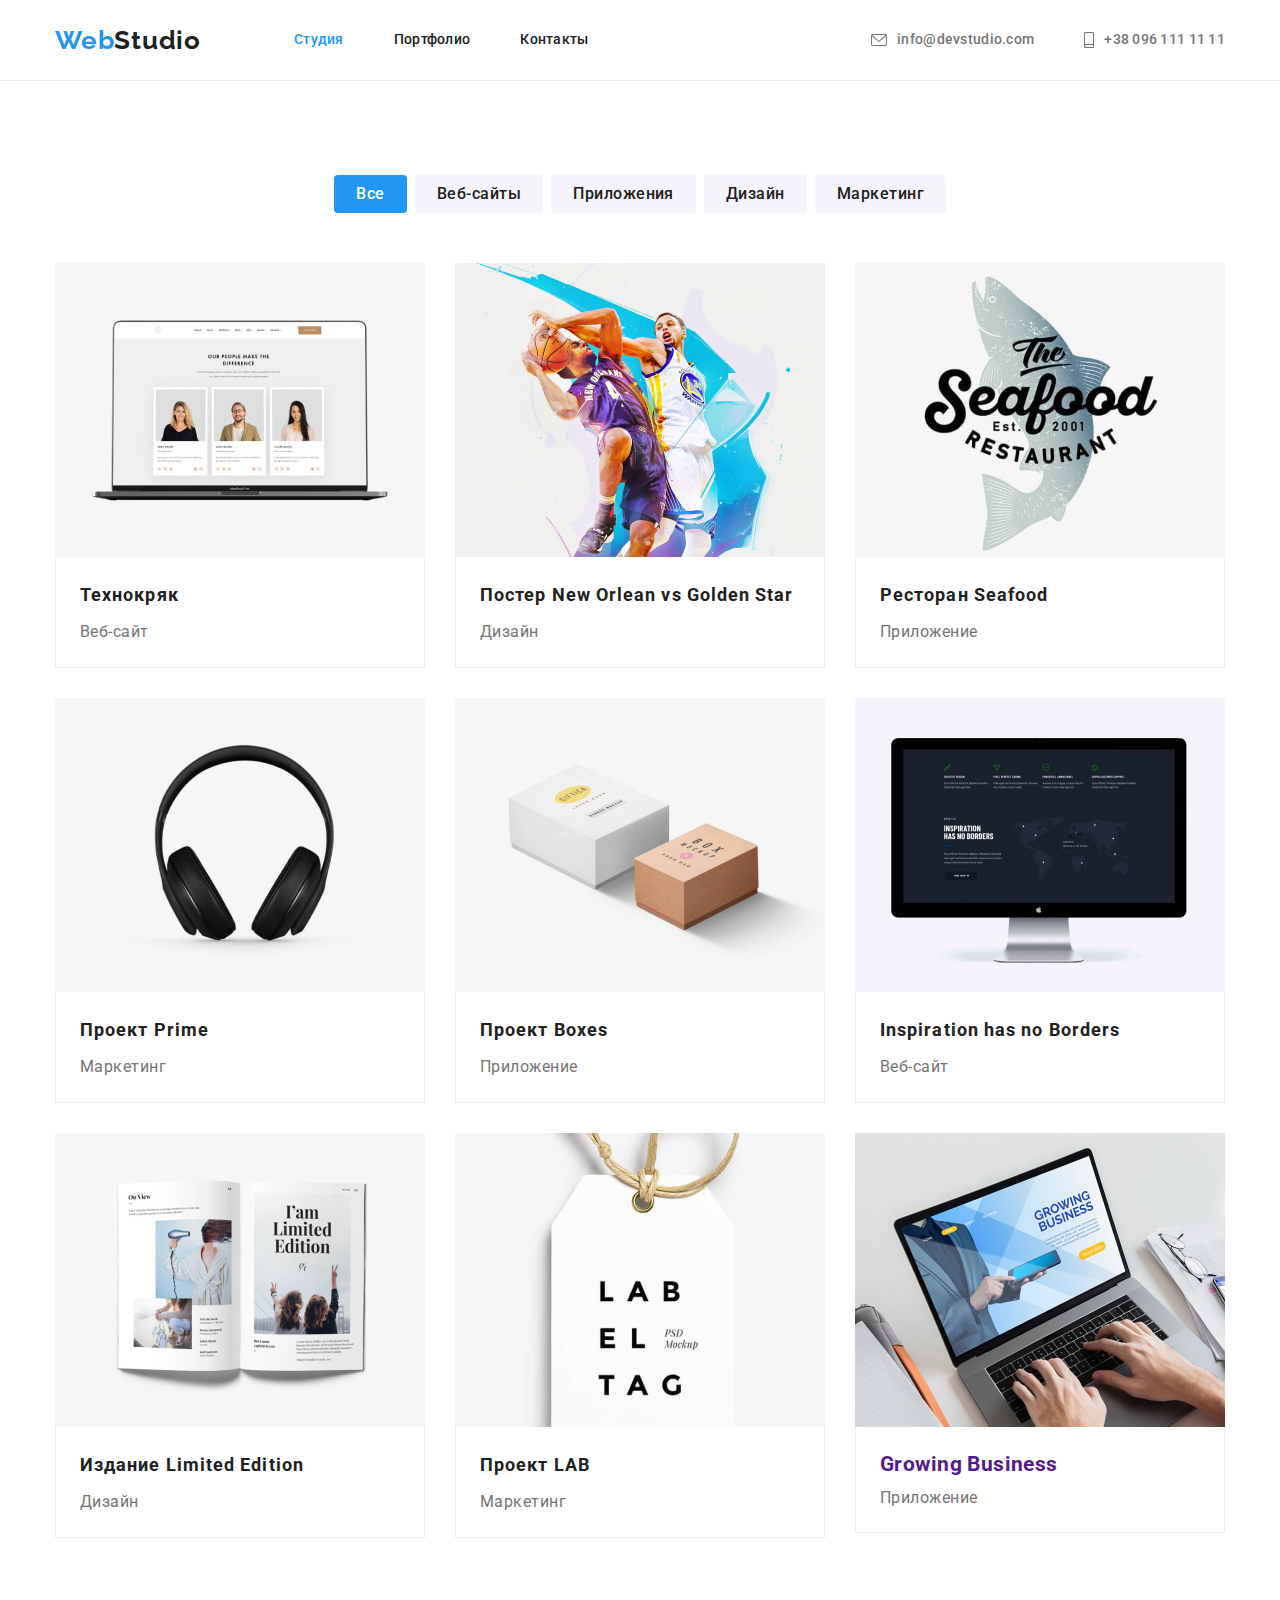
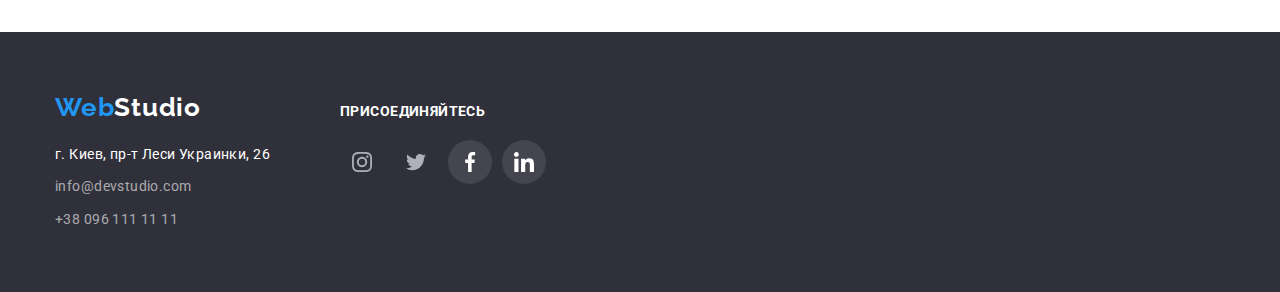
==== portfolio.html @ 2a4b5973 "Initial commit" ====
<!DOCTYPE html>
<html lang="ru">
  <head>
    <meta charset="UTF-8" />
    <meta http-equiv="X-UA-Compatible" content="IE=edge" />
    <meta name="viewport" content="width=device-width, initial-scale=1.0" />
    <title>Портфолио</title>
    <link rel="preconnect" href="https://fonts.googleapis.com" />
    <link rel="preconnect" href="https://fonts.gstatic.com" crossorigin />
    <link
      href="https://fonts.googleapis.com/css2?family=Raleway:wght@700&family=Roboto:wght@400;500;700;900&display=swap"
      rel="stylesheet"
    />
    <link
      rel="stylesheet"
      href="https://cdnjs.cloudflare.com/ajax/libs/modern-normalize/1.1.0/modern-normalize.min.css"
    />
    <link rel="stylesheet" href="./css/styles.css" />
  </head>

  <body>
    <!--Шапка-->
    <header class="page-header">
      <div class="container header">
        <a class="logo-link" href="./index.html" lang="en"
          ><span class="logo-web">Web</span>Studio</a
        >
        <nav class="nav">
          <ul class="site-nav list">
            <li class="site-nav-item">
              <a href="./index.html" class="site-nav-link current">Студия</a>
            </li>
            <li class="site-nav-item">
              <a href="./portfolio.html" class="site-nav-link">Портфолио</a>
            </li>
            <li class="site-nav-item"><a href="/Контакты" class="site-nav-link">Контакты</a></li>
          </ul>
        </nav>

        <ul class="auth-nav list">
          <li class="auth-nav-item">
            <a class="auth-nav-link" href="mailto:info@devstudio.com" lang="en"
              ><svg class="envelope">
                <use href="./image/icons.svg#envelope"></use>
              </svg>
              info@devstudio.com</a
            >
          </li>
          <li class="auth-nav-item">
            <a href="tel:+380961111111" class="auth-nav-link"
              ><svg class="smartphone">
                <use href="./image/icons.svg#smartphone"></use>
              </svg>
              +38 096 111 11 11</a
            >
          </li>
        </ul>
      </div>
    </header>
    <main>
      <!--Фильтры-->
      <section class="section">
        <div class="container">
          <h1 class="visually-hidden">Примеры работ</h1>
          <ul class="button-list list">
            <li class="button-item">
              <button type="button" class="button-primary">Все</button>
            </li>
            <li class="button-item">
              <button type="button" class="button-secondary">Веб-сайты</button>
            </li>
            <li class="button-item">
              <button type="button" class="button-secondary">Приложения</button>
            </li>
            <li class="button-item">
              <button type="button" class="button-secondary">Дизайн</button>
            </li>
            <li class="button-item">
              <button type="button" class="button-secondary">Маркетинг</button>
            </li>
          </ul>

          <ul class="portfolio list">
            <li class="portfolio-item">
              <a class="portfolio-link" href="">
                <img
                  class="portfolio-pic"
                  src="./image/img-0-hw2.jpeg"
                  alt="Фото специалистов"
                  width="370"
                  height="294"
                />
                <div class="card-content">
                  <h2 class="galery-headline-portfolio">Технокряк</h2>
                  <p class="text">Веб-сайт</p>
                </div>
              </a>
            </li>
            <li class="portfolio-item">
              <a class="portfolio-link" href="">
              <img
                class="portfolio-pic"
                src="./image/img-1-hw2.jpeg"
                alt="Игроки в баскетбол"
                width="370"
                height="294"
              />
              <div class="card-content">
                <h2 class="galery-headline-portfolio">Постер New Orlean vs Golden Star</h2>
                <p class="text">Дизайн</p>
              </div>
              </a>
            </li>
            <li class="portfolio-item">
              <a class="portfolio-link" href="">
              <img
                class="portfolio-pic"
                src="./image/img-2-hw2.jpeg"
                alt="Логотив ресторана Сифуд"
                width="370"
                height="294"
              />
              <div class="card-content">
                <h2 class="galery-headline-portfolio">Ресторан <span lang="en">Seafood</span></h2>
                <p class="text">Приложение</p>
              </div>
            </a>
            </li>
            <li class="portfolio-item">
              <a class="portfolio-link" href="">
              <img
                class="portfolio-pic"
                src="./image/img-3-hw2.jpeg"
                alt="Наушники"
                width="370"
                height="294"
              />
              <div class="card-content">
                <h2 class="galery-headline-portfolio">Проект <span lang="en">Prime</span></h2>
                <p class="text">Маркетинг</p>
              </div>
              </a>
            </li>
            <li class="portfolio-item">
              <class class="portfolio-link" href="">
              <img
                class="portfolio-pic"
                src="./image/img-4-hw2.jpeg"
                alt="Коробки"
                width="370"
                height="294"
              />
              <div class="card-content">
                <h2 class="galery-headline-portfolio">Проект <span lang="en">Boxes</span></h2>
                <p class="text">Приложение</p>
              </div>
            </a>
            </li>
            <li class="portfolio-item">
              <a class="portfolio-link" href="">
              <img
                class="portfolio-pic"
                src="./image/img-5-hw2.jpeg"
                alt="Монитор"
                width="370"
                height="294"
              />
              <div class="card-content">
                <h2 class="galery-headline-portfolio"><span>Inspiration has no Borders</span></h2>
                <p class="text">Веб-сайт</p>
              </div>
              </a>
            </li>
            <li class="portfolio-item">
              <a class="portfolio-link" href="">
              <img
                class="portfolio-pic"
                src="./image/img-6-hw2.jpeg"
                alt="Книга"
                width="370"
                height="294"
              />
              <div class="card-content">
                <h2 class="galery-headline-portfolio">
                  Издание <span lang="en">Limited Edition</span>
                </h2>
                <p class="text">Дизайн</p>
              </div>
              </a>
            </li>

            <li class="portfolio-item">
              <a class="portfolio-link" href="">
              <img
                class="portfolio-pic"
                src="./image/img-7-hw2.jpeg"
                alt="Ярлык"
                width="370"
                height="294"
              />
              <div class="card-content">
                <h2 class="galery-headline-portfolio">Проект <span lang="en">LAB</span></h2>
                <p class="text">Маркетинг</p>
              </div>
              </a>
            </li>
            <li class="portfolio-item">
              <a class="portfolio-link" href="">
              <img
                class="portfolio-pic"
                src="./image/img-8-hw2.jpeg"
                alt="Человек печатает на ноутбуке"
                width="370"
                height="294"
              />
              <div class="card-content">
                <h2 class="galery-headline"><span lang="en">Growing Business</span></h2>
                <p class="text">Приложение</p>
              </div>
              </a>
            </li>
          </ul>
        </div>
      </section>
    </main>
    <!--Футер-->
    <footer class="footer">
      <div class="container">
        <div class="div-footer">
          <div class="div-address">
            <a href="./index.html" class="logo-footer" lang="en"
              ><span class="logo-web">Web</span><span class="logo-studio">Studio</span></a
            >
            <address class="address">
              <ul class="address-list list">
                <li class="address-item">
                  <a
                    href="https://goo.gl/maps/HDMTTbNd2vz2HDnC8"
                    target="_blank"
                    rel="noreferr noopener"
                    class="footer-link"
                    >г. Киев, пр-т Леси Украинки, 26</a
                  >
                </li>
                <li class="address-item">
                  <a href="mailto:info@devstudio.com" class="auth-address" lang="en"
                    >info@devstudio.com</a
                  >
                </li>
                <li class="address-item">
                  <a href="tel:+380961111111" class="auth-address">+38 096 111 11 11</a>
                </li>
              </ul>
            </address>
          </div>
          <div class="div-social">
            <h2 class="footer-title">присоединяйтесь</h2>
            <ul class="footer-list-link list">
              <li class="footer-link-item">
                <a class="social-link"
                  ><svg class="social-icon" width="20" height="20">
                    <use href="./image/icons.svg#instagram"></use>
                  </svg>
                </a>
              </li>
              <li class="footer-link-item">
                <a class="social-link"
                  ><svg class="social-icon" width="20" height="20">
                    <use href="./image/icons.svg#twitter"></use>
                  </svg>
                </a>
              </li>
              <li class="footer-link-item">
                <a class="footer-social-link"
                  ><svg class="footer-social-icon" width="20" height="20">
                    <use href="./image/icons.svg#facebook"></use>
                  </svg>
                </a>
              </li>
              <li class="footer-link-item">
                <a class="footer-social-link"
                  ><svg class="footer-social-icon" width="20" height="20">
                    <use href="./image/icons.svg#linkedin"></use>
                  </svg>
                </a>
              </li>
            </ul>
          </div>
        </div>
      </div>
    </footer>
  </body>
</html>
---- css/styles.css ----
/* Голубой текст акцент #2196F3 */
/* Черный текс основной заголовок #212121 */
/* Белый текст основной #FFFFFF */
/* Белый хедер фон  #FFFFFF */
/* Серый текст не основной #757575 */
/* Наша команда фон #F5F4FA */
/* Герой, футер фон #2F303A */
/* Телефон и мыло rgba(255, 255, 255, 0.6); */
:root {
  --primary-text-color: #212121;
  --title-text-color: #ffffff;
  --secondary-text-color: #757575;
  --accent-color: #2196f3;
  --hero-footer-bg-color: #2f303a;
  --bgc-secondary: #f5f4fa;
  --clients-logo-color: #afb1b8;
  --list-set: 30px;
  --padding-site-nav: 32px;
  --margin-fifty: 50px;
  --padding-text: 24px;
}
.visually-hidden {
  position: absolute;
  width: 1px;
  height: 1px;
  margin: -1px;
  border: 0;
  padding: 0;
  white-space: nowrap;
  clip-path: inset(100%);
  clip: rect(0 0 0 0);
  overflow: hidden;
}

/* Основное */
body {
  color: var(--primary-text-color);
  font-family: Roboto, sans-serif;
  font-size: 14px;
  line-height: 1.71;
  letter-spacing: 0.03em;
}
h1,
h2,
h3,
h4,
h5,
h6,
p {
  margin-top: 0;
  margin-bottom: 0;
}
img {
  display: block;
}
a {
  text-decoration: none;
}
.list {
  padding: 0;
  margin: 0;
  list-style: none;
}
.section {
  padding-top: 94px;
  padding-bottom: 94px;
}

.container {
  width: 1200px;
  padding-left: 15px;
  padding-right: 15px;
  margin-left: auto;
  margin-right: auto;
}

/* Лого */
.page-header {
  border-bottom: 1px solid #ececec;
}
.logo-web {
  color: var(--accent-color);
}
.logo-studio {
  color: var(--title-text-color);
}
.logo-link {
  margin-right: 93px;

  font-family: Raleway, sans-serif;
  font-weight: 700;
  font-size: 26px;
  line-height: 1.19;
  letter-spacing: 0.03em;

  color: var(--primary-text-color);
}
.logo-link:hover,
.logo-link:focus {
  color: var(--accent-color);
}

/* Навигация */
.header {
  display: flex;
  align-items: center;
}

.site-nav {
  display: flex;
  align-items: center;
}

.site-nav-link {
  color: var(--primary-text-color);
}
.site-nav-item {
  padding-top: var(--padding-site-nav);
  padding-bottom: var(--padding-site-nav);
  font-weight: 500;
  line-height: 1.14;
  letter-spacing: 0.02em;
}
.site-nav-item:not(:last-child) {
  margin-right: var(--margin-fifty);
}

.site-nav-link:hover,
.site-nav-link:focus {
  color: var(--accent-color);
}

.site-nav-link.current:hover,
.site-nav-link.current:focus {
  color: var(--accent-color);
}
.site-nav-link.current {
  color: var(--accent-color);
}
/* auth-nav */

.auth-nav {
  display: flex;
  align-items: center;
  margin-left: auto;
}

.auth-nav-link {
  display: flex;
  align-items: center;
  font-weight: 500;
  line-height: 1.14;
  letter-spacing: 0.02em;

  color: var(--secondary-text-color);
}
.auth-nav-item:not(:last-child) {
  margin-right: var(--margin-fifty);
}

.auth-nav-link:hover,
.auth-nav-link:focus {
  color: var(--accent-color);
}

.envelope {
  display: inline-flex;
  content: '';
  width: 16px;
  height: 12px;
  margin-right: 10px;
  background-size: contain;
  background-repeat: no-repeat;
  background-position: center;
  fill: currentColor;
}
.smartphone {
  display: inline-flex;
  content: '';
  width: 10px;
  height: 16px;
  margin-right: 10px;
  background-size: contain;
  background-repeat: no-repeat;
  background-position: center;
  fill: currentColor;
}
/* Хедер */
.page.header {
  color: var(--title-text-color);
}
/* Мейн */

.hero {
  padding: 200px 0;

  color: var(--title-text-color);
  background-color: #c4c4c4;
  text-align: center;
}
.overlay {
  max-width: 1600px;
  height: 600px;
  margin-left: auto;
  margin-right: auto;

  background-image: linear-gradient(to right, rgba(47, 48, 58, 0.4), rgba(47, 48, 58, 0.4)),
    url('../image/hero-bgi-sq.jpeg');
  background-size: cover;
  background-position: center;
  background-repeat: no-repeat;
}
.hero-title {
  width: 696px;
  display: flex;
  margin-left: auto;
  margin-right: auto;
  margin-bottom: var(--list-set);

  font-weight: 900;
  font-size: 44px;
  line-height: 1.36;
  letter-spacing: 0.06em;
  text-transform: uppercase;
}

.title {
  margin-bottom: 10px;

  font-size: 14px;
  font-weight: 700;
  line-height: 1.14;
  letter-spacing: 0.03em;
  text-transform: uppercase;
}
/* Секции */
.work {
  padding-top: 0;
}
.work-list {
  display: flex;
}
.work-item + .work-item {
  margin-left: var(--list-set);
}

.work-pic {
  max-width: 100%;
  height: auto;
}
/* Team */
.team {
  background-color: var(--bgc-secondary);
}
.team-list {
  display: flex;
}
.team-list-link {
  display: flex;
  justify-content: center;
  text-align: center;
}

.team-content {
  padding-top: var(--list-set);
  padding-bottom: var(--list-set);
}

.team-item {
  background-color: var(--title-text-color);
  box-shadow: 0px 1px 3px rgba(0, 0, 0, 0.12), 0px 1px 1px rgba(0, 0, 0, 0.14),
    0px 2px 1px rgba(0, 0, 0, 0.2);
  border-radius: 0px 0px 4px 4px;
}

.team-item + .team-item {
  margin-left: var(--list-set);
  text-align: center;
}
.team-link-item {
  width: 44px;
  height: 44px;
}
.team-link-item:not(:last-child) {
  margin-right: 10px;
}
.social-link:hover,
.social-link:focus {
  color: var(--title-text-color);
  background-color: var(--accent-color);
}
.social-link {
  display: flex;
  justify-content: center;
  align-items: center;
  border-radius: 50%;
  width: 100%;
  height: 100%;

  color: var(--clients-logo-color);
}
.social-icon {
  fill: currentColor;
}
/* Headline */
.headline-primary {
  justify-content: center;
  margin-bottom: var(--margin-fifty);

  font-weight: 700;
  font-size: 36px;
  line-height: 1.16;
  text-align: center;
  letter-spacing: 0.03em;
}

.gallery-headline {
  margin-bottom: 10px;

  font-weight: 500;
  font-size: 16px;
  line-height: 1.18;
  letter-spacing: 0.03em;
  text-align: center;
}

/* Portfolio */

.portfolio {
  display: flex;
  flex-wrap: wrap;
  margin-bottom: calc(-1 * var(--list-set));
  margin-right: calc(-1 * var(--list-set));
}

.card-content {
  padding-top: 20px;
  padding-right: var(--padding-text);
  padding-bottom: 20px;
  padding-left: var(--padding-text);

  border: 1px solid #eeeeee;
  border-top: none;
}
.galery-headline-portfolio {
  margin-bottom: 4px;

  font-weight: 700;
  font-size: 18px;
  line-height: 2;
  letter-spacing: 0.06em;

  color: var(--primary-text-color);
}
.button-list {
  display: flex;
  justify-content: center;
  margin-bottom: var(--margin-fifty);
}
.button-item:not(:last-child) {
  margin-right: 8px;
}
.portfolio-item {
  margin-bottom: var(--list-set);
  margin-right: var(--list-set);
  flex-basis: calc(100% / 3 - 30px);

  background-color: var(--title-text-color);
}
.portfolio-link {
  display: block;
}
.portfolio-link:hover,
.portfolio-link:focus {
  box-shadow: 0px 1px 1px rgba(0, 0, 0, 0.12), 0px 4px 4px rgba(0, 0, 0, 0.06),
    1px 4px 6px rgba(0, 0, 0, 0.16);
}

/* Text */
.text {
  font-size: 16px;
  line-height: 1.87;
  letter-spacing: 0.03em;
  color: var(--secondary-text-color);
}
.text-index {
  margin-bottom: 16px;

  font-size: 16px;
  line-height: 1.18;
  text-align: center;
  letter-spacing: 0.03em;
  color: var(--secondary-text-color);
}
/* Benefits */

.benefits-list {
  display: flex;
}
.benefits-item:not(:last-child) {
  margin-right: var(--list-set);
}
.icon {
  display: flex;
  align-items: center;
  justify-content: center;
  height: 120px;

  margin-bottom: var(--list-set);

  border-radius: 4px;

  background-color: var(--bgc-secondary);
}

.benefits-text {
  font-size: 14px;
  line-height: 1.71;
  letter-spacing: 0.03em;
  color: var(--secondary-text-color);
}
/* Кнопки */

.hero-button {
  cursor: pointer;
}
.hero-button:hover,
.hero-button:focus {
  background-color: #188ce8;
}
.hero-button {
  min-width: 200px;
  padding: 10px 32px;

  font-family: inherit;
  font-weight: 700;
  font-size: 16px;
  line-height: 1.87;
  text-align: center;
  letter-spacing: 0.06em;

  border: none;
  color: var(--title-text-color);
  background-color: var(--accent-color);
  box-shadow: 0px 4px 4px rgba(0, 0, 0, 0.15);
  border-radius: 4px;
}
.button-primary {
  cursor: pointer;
}
.button-primary:hover,
.button-primary:focus {
  box-shadow: 0px 3px 1px rgba(0, 0, 0, 0.1), 0px 1px 2px rgba(0, 0, 0, 0.08),
    0px 2px 2px rgba(0, 0, 0, 0.12);
  background-color: var(--accent-color);
}
.button-primary {
  min-width: 73px;
  padding: 6px 22px;
  text-align: center;

  font-family: inherit;
  font-weight: 500;
  font-size: 16px;
  line-height: 1.62;
  letter-spacing: 0.03em;

  border: none;
  color: var(--title-text-color);
  background-color: var(--accent-color);

  border-radius: 4px;
}
.button-secondary {
  cursor: pointer;
}
.button-secondary:hover,
.button-secondary:focus {
  box-shadow: 0px 3px 1px rgba(0, 0, 0, 0.1), 0px 1px 2px rgba(0, 0, 0, 0.08),
    0px 2px 2px rgba(0, 0, 0, 0.12);
  color: var(--title-text-color);
  background-color: var(--accent-color);
}
.button-secondary {
  display: inline-block;
  padding: 6px 22px;

  text-align: center;
  font-family: inherit;
  font-weight: 500;
  font-size: 16px;
  line-height: 1.62;
  letter-spacing: 0.03em;

  border: none;
  color: var(--primary-text-color);
  background-color: var(--bgc-secondary);
  border-radius: 4px;
}
/* Клиенты */
.list-clients {
  display: flex;
  justify-content: center;
  text-align: center;
}
.item-clients {
  width: 170px;
  height: 92px;
}
.clients-icon {
  fill: currentColor;
}

.item-clients:not(:last-child) {
  margin-right: var(--list-set);
}
.link-clients:hover,
.link-clients:focus {
  color: var(--accent-color);
  border: 1px solid var(--accent-color);
}
.link-clients {
  display: flex;
  justify-content: center;
  align-items: center;

  width: 100%;
  height: 100%;

  border: 1px solid var(--clients-logo-color);
  border-radius: 4px;
  color: var(--clients-logo-color);
}

/* Футер */

.footer {
  padding-top: 60px;
  padding-bottom: 60px;

  background-color: var(--hero-footer-bg-color);
}

.footer-link {
  color: var(--title-text-color);
  font-style: normal;
}
.footer-link:hover,
.footer-link:focus {
  color: var(--accent-color);
}

.address-item:not(:last-child) {
  margin-bottom: 9px;
}

.address {
  font-style: normal;
}

.logo-footer {
  display: block;
  margin-bottom: 20px;
  font-family: Raleway;
  font-weight: 700;
  font-size: 26px;
  line-height: 1.19;
  letter-spacing: 0.03em;
}

.auth-address {
  color: rgba(255, 255, 255, 0.6);
}

.auth-address:hover,
.auth-address:focus {
  color: var(--accent-color);
}
.footer-title {
  margin-bottom: 20px;

  font-weight: 700;
  font-size: 14px;
  line-height: 1.14;
  letter-spacing: 0.03em;
  text-transform: uppercase;

  color: var(--title-text-color);
}
.div-footer {
  display: flex;
  align-items: baseline;
}
.div-address {
  margin-right: 70px;
}

.footer-container {
  display: flex;
  align-items: center;
}

.footer-icon {
  display: flex;
}
.footer-list-link {
  display: flex;
}
.footer-link-item {
  display: flex;
  width: 44px;
  height: 44px;
}
.footer-link-item:not(:last-child) {
  margin-right: 10px;
}
.footer-social-link:hover,
.footer-social-link:focus {
  background-color: var(--accent-color);
}
.footer-social-link {
  display: flex;
  justify-content: center;
  align-items: center;
  width: 100%;
  height: 100%;

  border-radius: 50%;

  color: var(--title-text-color);
  background-color: rgba(255, 255, 255, 0.1);
}
.footer-social-icon {
  fill: currentColor;
}
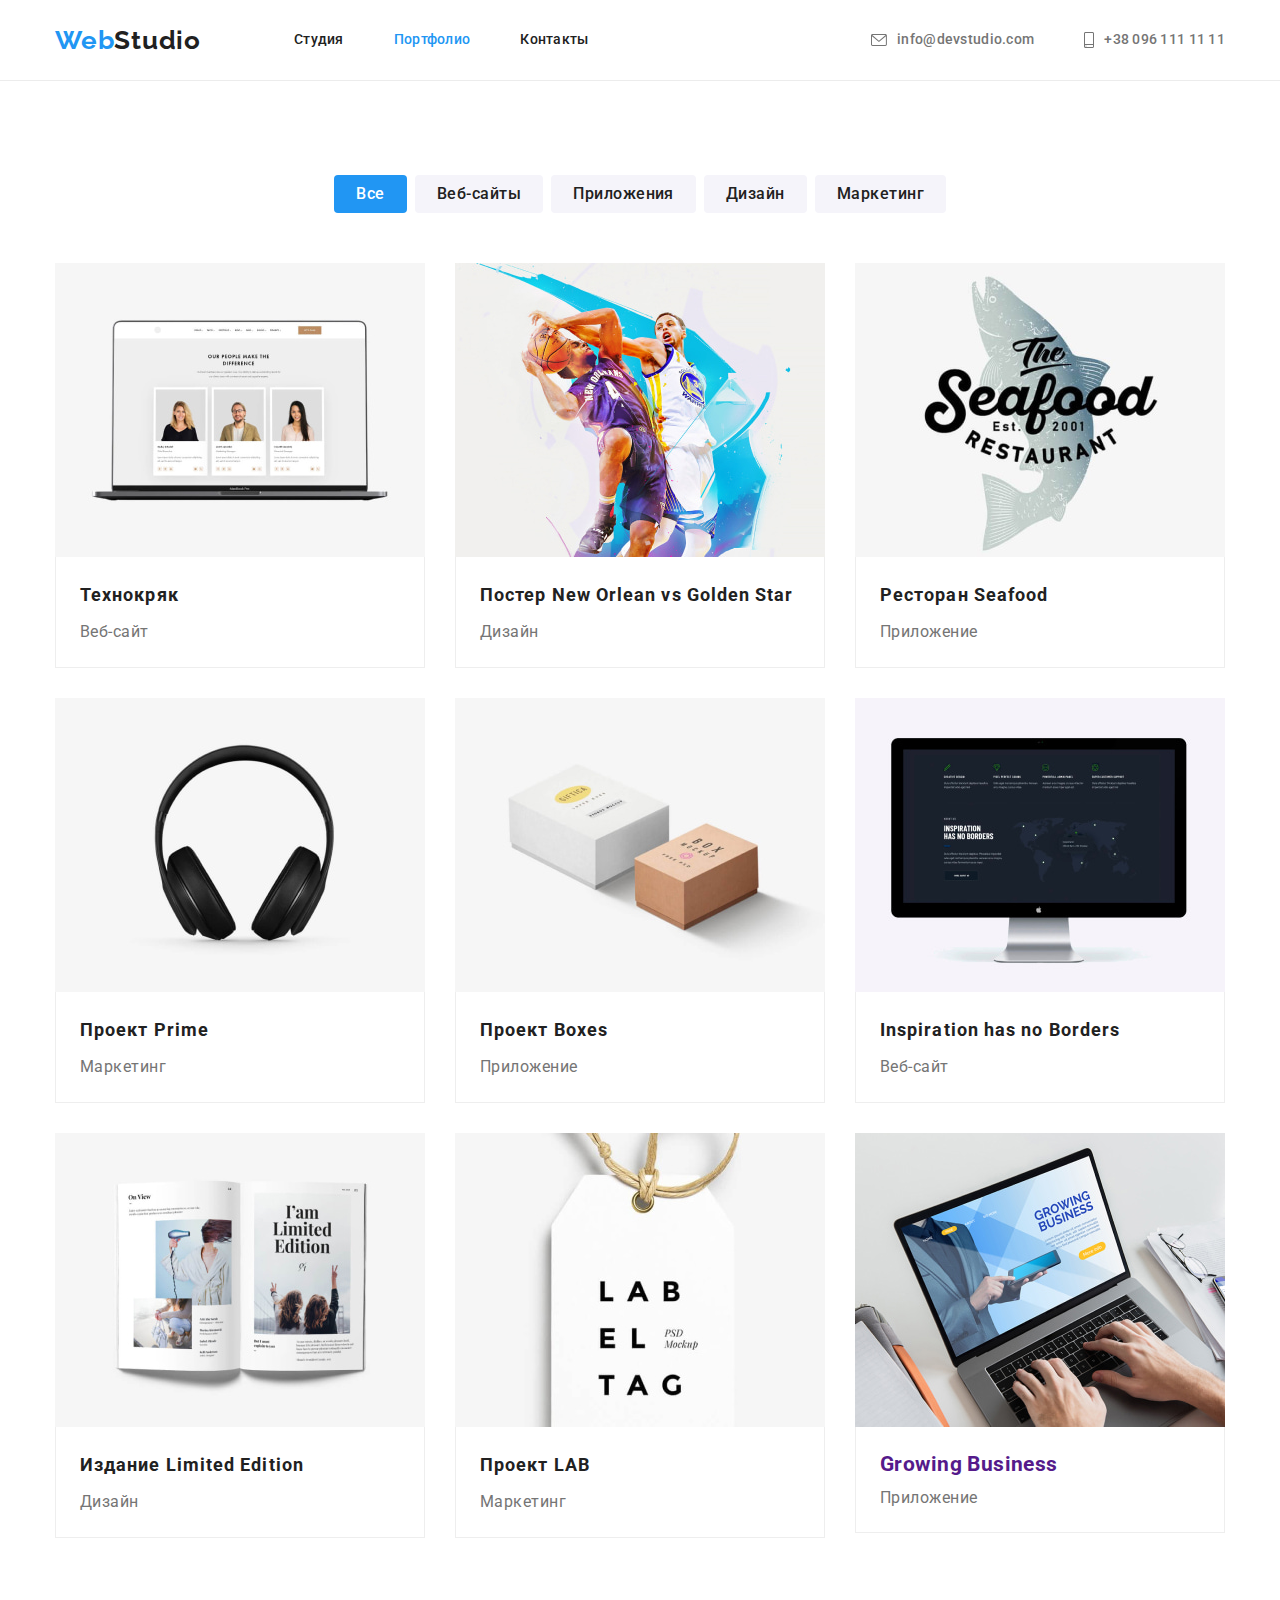
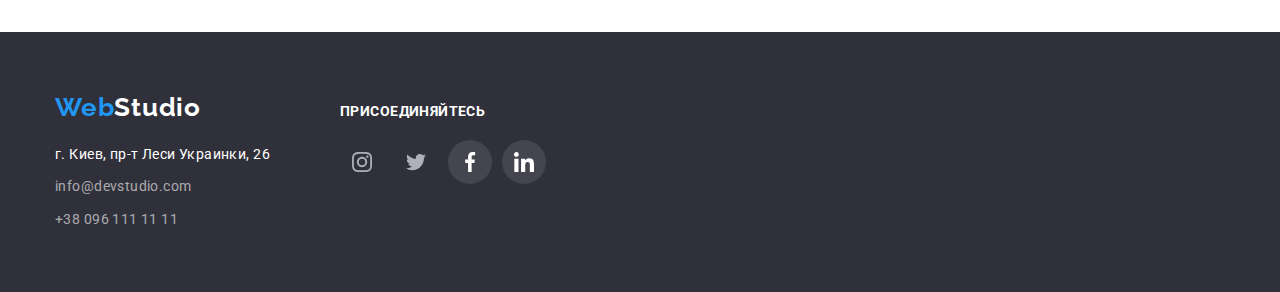
==== commit 61928846: "made hover technokr" ====
--- a/portfolio.html
+++ b/portfolio.html
@@ -28,10 +28,10 @@
         <nav class="nav">
           <ul class="site-nav list">
             <li class="site-nav-item">
-              <a href="./index.html" class="site-nav-link current">Студия</a>
+              <a href="./index.html" class="site-nav-link">Студия</a>
             </li>
             <li class="site-nav-item">
-              <a href="./portfolio.html" class="site-nav-link">Портфолио</a>
+              <a href="./portfolio.html" class="site-nav-link current">Портфолио</a>
             </li>
             <li class="site-nav-item"><a href="/Контакты" class="site-nav-link">Контакты</a></li>
           </ul>
@@ -83,6 +83,7 @@
           <ul class="portfolio list">
             <li class="portfolio-item">
               <a class="portfolio-link" href="">
+                <div class="portfolio-thumb">
                 <img
                   class="portfolio-pic"
                   src="./image/img-0-hw2.jpeg"
@@ -90,6 +91,11 @@
                   width="370"
                   height="294"
                 />
+                <p class="thumb-text">
+                  Ресурс предлагает комплексные предложения с разным уровнем функционала и сервисов. Все это позволит посетителю получить исчерпывающие сведения о компании или частном лице.
+                </p>
+                </div>
+
                 <div class="card-content">
                   <h2 class="galery-headline-portfolio">Технокряк</h2>
                   <p class="text">Веб-сайт</p>
--- a/css/styles.css
+++ b/css/styles.css
@@ -137,6 +137,7 @@
 .site-nav-link.current {
   color: var(--accent-color);
 }
+
 /* auth-nav */
 
 .auth-nav {
@@ -185,12 +186,15 @@
   background-position: center;
   fill: currentColor;
 }
+
 /* Хедер */
 .page.header {
   color: var(--title-text-color);
 }
+
 /* Мейн */
 
+/* Hero */
 .hero {
   padding: 200px 0;
 
@@ -210,6 +214,7 @@
   background-position: center;
   background-repeat: no-repeat;
 }
+
 .hero-title {
   width: 696px;
   display: flex;
@@ -233,21 +238,85 @@
   letter-spacing: 0.03em;
   text-transform: uppercase;
 }
-/* Секции */
+
+/* Benefits */
+.benefits-list {
+  display: flex;
+}
+
+.benefits-item:not(:last-child) {
+  margin-right: var(--list-set);
+}
+
+.icon {
+  display: flex;
+  align-items: center;
+  justify-content: center;
+  height: 120px;
+
+  margin-bottom: var(--list-set);
+
+  border-radius: 4px;
+
+  background-color: var(--bgc-secondary);
+}
+
+.benefits-text {
+  font-size: 14px;
+  line-height: 1.71;
+  letter-spacing: 0.03em;
+  color: var(--secondary-text-color);
+}
+
+/* Work */
 .work {
   padding-top: 0;
 }
 .work-list {
   display: flex;
 }
+
 .work-item + .work-item {
   margin-left: var(--list-set);
+}
+
+.div-thumb {
+  position: relative;
+}
+
+.div-thumb::before {
+  display: inline-block;
+  content: '';
+
+  position: absolute;
+  bottom: 0;
+  left: 0;
+  width: 100%;
+  height: 70px;
+  background-color: rgba(47, 48, 58, 0.8);
 }
 
 .work-pic {
   max-width: 100%;
   height: auto;
 }
+
+.work-title {
+  position: absolute;
+  bottom: 0;
+  left: 0;
+
+  padding: 27px;
+
+  font-weight: 700;
+  font-size: 14px;
+  line-height: 1.14;
+  letter-spacing: 0.03em;
+  text-transform: uppercase;
+
+  color: var(--title-text-color);
+}
+
 /* Team */
 .team {
   background-color: var(--bgc-secondary);
@@ -324,6 +393,135 @@
   text-align: center;
 }
 
+/* Text */
+.text {
+  font-size: 16px;
+  line-height: 1.87;
+  letter-spacing: 0.03em;
+  color: var(--secondary-text-color);
+}
+.text-index {
+  margin-bottom: 16px;
+
+  font-size: 16px;
+  line-height: 1.18;
+  text-align: center;
+  letter-spacing: 0.03em;
+  color: var(--secondary-text-color);
+}
+
+/* Кнопки */
+
+.hero-button {
+  cursor: pointer;
+}
+.hero-button:hover,
+.hero-button:focus {
+  background-color: #188ce8;
+}
+.hero-button {
+  min-width: 200px;
+  padding: 10px 32px;
+
+  font-family: inherit;
+  font-weight: 700;
+  font-size: 16px;
+  line-height: 1.87;
+  text-align: center;
+  letter-spacing: 0.06em;
+
+  border: none;
+  color: var(--title-text-color);
+  background-color: var(--accent-color);
+  box-shadow: 0px 4px 4px rgba(0, 0, 0, 0.15);
+  border-radius: 4px;
+}
+.button-primary {
+  cursor: pointer;
+}
+.button-primary:hover,
+.button-primary:focus {
+  box-shadow: 0px 3px 1px rgba(0, 0, 0, 0.1), 0px 1px 2px rgba(0, 0, 0, 0.08),
+    0px 2px 2px rgba(0, 0, 0, 0.12);
+  background-color: var(--accent-color);
+}
+.button-primary {
+  min-width: 73px;
+  padding: 6px 22px;
+  text-align: center;
+
+  font-family: inherit;
+  font-weight: 500;
+  font-size: 16px;
+  line-height: 1.62;
+  letter-spacing: 0.03em;
+
+  border: none;
+  color: var(--title-text-color);
+  background-color: var(--accent-color);
+
+  border-radius: 4px;
+}
+.button-secondary {
+  cursor: pointer;
+}
+.button-secondary:hover,
+.button-secondary:focus {
+  box-shadow: 0px 3px 1px rgba(0, 0, 0, 0.1), 0px 1px 2px rgba(0, 0, 0, 0.08),
+    0px 2px 2px rgba(0, 0, 0, 0.12);
+  color: var(--title-text-color);
+  background-color: var(--accent-color);
+}
+.button-secondary {
+  display: inline-block;
+  padding: 6px 22px;
+
+  text-align: center;
+  font-family: inherit;
+  font-weight: 500;
+  font-size: 16px;
+  line-height: 1.62;
+  letter-spacing: 0.03em;
+
+  border: none;
+  color: var(--primary-text-color);
+  background-color: var(--bgc-secondary);
+  border-radius: 4px;
+}
+/* Клиенты */
+.list-clients {
+  display: flex;
+  justify-content: center;
+  text-align: center;
+}
+.item-clients {
+  width: 170px;
+  height: 92px;
+}
+.clients-icon {
+  fill: currentColor;
+}
+
+.item-clients:not(:last-child) {
+  margin-right: var(--list-set);
+}
+.link-clients:hover,
+.link-clients:focus {
+  color: var(--accent-color);
+  border: 1px solid var(--accent-color);
+}
+.link-clients {
+  display: flex;
+  justify-content: center;
+  align-items: center;
+
+  width: 100%;
+  height: 100%;
+
+  border: 1px solid var(--clients-logo-color);
+  border-radius: 4px;
+  color: var(--clients-logo-color);
+}
 /* Portfolio */
 
 .portfolio {
@@ -375,161 +573,42 @@
   box-shadow: 0px 1px 1px rgba(0, 0, 0, 0.12), 0px 4px 4px rgba(0, 0, 0, 0.06),
     1px 4px 6px rgba(0, 0, 0, 0.16);
 }
-
-/* Text */
-.text {
-  font-size: 16px;
-  line-height: 1.87;
-  letter-spacing: 0.03em;
-  color: var(--secondary-text-color);
-}
-.text-index {
-  margin-bottom: 16px;
-
-  font-size: 16px;
-  line-height: 1.18;
-  text-align: center;
-  letter-spacing: 0.03em;
-  color: var(--secondary-text-color);
-}
-/* Benefits */
-
-.benefits-list {
-  display: flex;
-}
-.benefits-item:not(:last-child) {
-  margin-right: var(--list-set);
-}
-.icon {
-  display: flex;
-  align-items: center;
-  justify-content: center;
-  height: 120px;
-
-  margin-bottom: var(--list-set);
-
-  border-radius: 4px;
-
-  background-color: var(--bgc-secondary);
-}
-
-.benefits-text {
-  font-size: 14px;
-  line-height: 1.71;
-  letter-spacing: 0.03em;
-  color: var(--secondary-text-color);
-}
-/* Кнопки */
-
-.hero-button {
-  cursor: pointer;
-}
-.hero-button:hover,
-.hero-button:focus {
-  background-color: #188ce8;
-}
-.hero-button {
-  min-width: 200px;
-  padding: 10px 32px;
-
-  font-family: inherit;
-  font-weight: 700;
-  font-size: 16px;
-  line-height: 1.87;
-  text-align: center;
-  letter-spacing: 0.06em;
-
-  border: none;
-  color: var(--title-text-color);
-  background-color: var(--accent-color);
-  box-shadow: 0px 4px 4px rgba(0, 0, 0, 0.15);
-  border-radius: 4px;
-}
-.button-primary {
-  cursor: pointer;
-}
-.button-primary:hover,
-.button-primary:focus {
-  box-shadow: 0px 3px 1px rgba(0, 0, 0, 0.1), 0px 1px 2px rgba(0, 0, 0, 0.08),
-    0px 2px 2px rgba(0, 0, 0, 0.12);
-  background-color: var(--accent-color);
-}
-.button-primary {
-  min-width: 73px;
-  padding: 6px 22px;
-  text-align: center;
-
-  font-family: inherit;
-  font-weight: 500;
-  font-size: 16px;
-  line-height: 1.62;
-  letter-spacing: 0.03em;
-
-  border: none;
-  color: var(--title-text-color);
-  background-color: var(--accent-color);
-
-  border-radius: 4px;
-}
-.button-secondary {
-  cursor: pointer;
-}
-.button-secondary:hover,
-.button-secondary:focus {
-  box-shadow: 0px 3px 1px rgba(0, 0, 0, 0.1), 0px 1px 2px rgba(0, 0, 0, 0.08),
-    0px 2px 2px rgba(0, 0, 0, 0.12);
-  color: var(--title-text-color);
-  background-color: var(--accent-color);
-}
-.button-secondary {
+.portfolio-thumb {
+  position: relative;
+}
+
+.portfolio-thumb:hover::before {
   display: inline-block;
-  padding: 6px 22px;
-
-  text-align: center;
-  font-family: inherit;
-  font-weight: 500;
-  font-size: 16px;
-  line-height: 1.62;
-  letter-spacing: 0.03em;
-
-  border: none;
-  color: var(--primary-text-color);
-  background-color: var(--bgc-secondary);
-  border-radius: 4px;
-}
-/* Клиенты */
-.list-clients {
-  display: flex;
-  justify-content: center;
-  text-align: center;
-}
-.item-clients {
-  width: 170px;
-  height: 92px;
-}
-.clients-icon {
-  fill: currentColor;
-}
-
-.item-clients:not(:last-child) {
-  margin-right: var(--list-set);
-}
-.link-clients:hover,
-.link-clients:focus {
-  color: var(--accent-color);
-  border: 1px solid var(--accent-color);
-}
-.link-clients {
-  display: flex;
-  justify-content: center;
-  align-items: center;
-
+  content: '';
+
+  position: absolute;
+  top: 0;
+  left: 0;
   width: 100%;
   height: 100%;
 
-  border: 1px solid var(--clients-logo-color);
-  border-radius: 4px;
-  color: var(--clients-logo-color);
+  background-color: rgba(33, 150, 243, 0.9);
+}
+.thumb-text {
+  position: absolute;
+  top: 0;
+  left: 0;
+
+  width: 100%;
+  height: 100%;
+
+  padding: 63px 24px;
+
+  font-size: 18px;
+  line-height: 1.55;
+  letter-spacing: 0.03em;
+
+  color: var(--title-text-color);
+
+  opacity: 0;
+}
+.thumb-text:hover {
+  opacity: 1;
 }
 
 /* Футер */
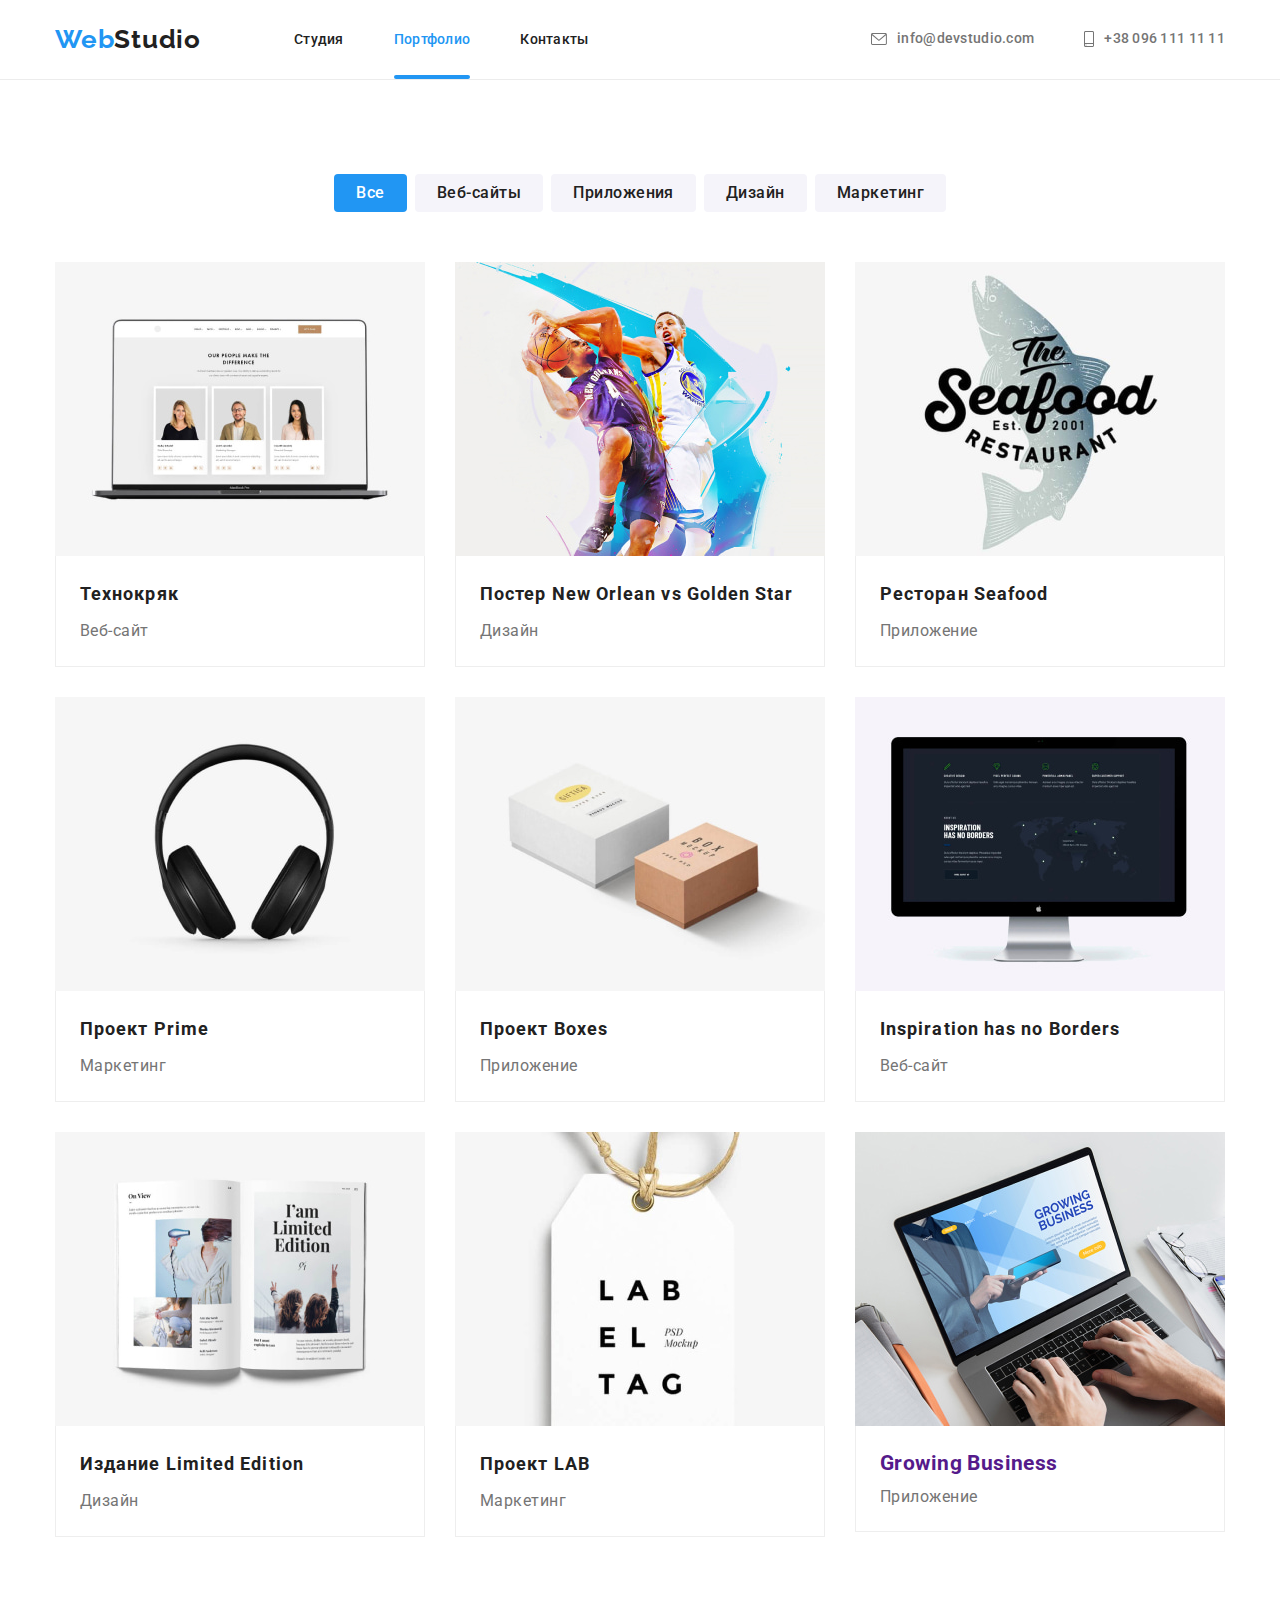
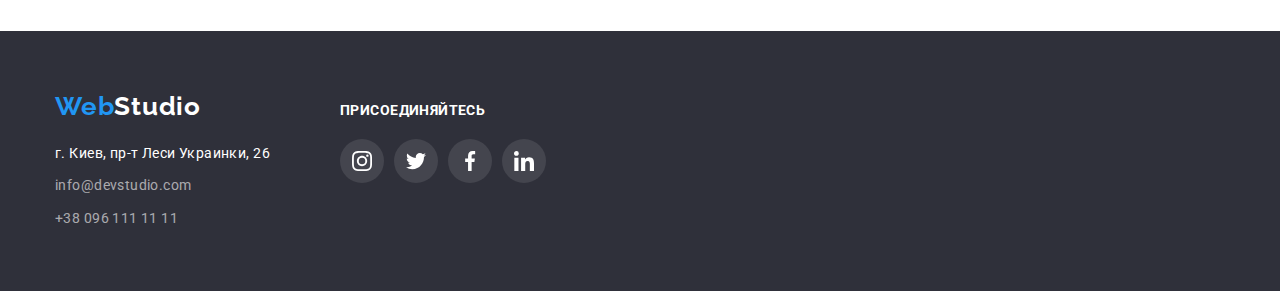
==== commit faef1110: "made current" ====
--- a/portfolio.html
+++ b/portfolio.html
@@ -263,28 +263,28 @@
             <h2 class="footer-title">присоединяйтесь</h2>
             <ul class="footer-list-link list">
               <li class="footer-link-item">
-                <a class="social-link"
+                <a class="footer-social-link" href=""
                   ><svg class="social-icon" width="20" height="20">
                     <use href="./image/icons.svg#instagram"></use>
                   </svg>
                 </a>
               </li>
               <li class="footer-link-item">
-                <a class="social-link"
+                <a class="footer-social-link" href=""
                   ><svg class="social-icon" width="20" height="20">
                     <use href="./image/icons.svg#twitter"></use>
                   </svg>
                 </a>
               </li>
               <li class="footer-link-item">
-                <a class="footer-social-link"
+                <a class="footer-social-link" href=""
                   ><svg class="footer-social-icon" width="20" height="20">
                     <use href="./image/icons.svg#facebook"></use>
                   </svg>
                 </a>
               </li>
               <li class="footer-link-item">
-                <a class="footer-social-link"
+                <a class="footer-social-link" href=""
                   ><svg class="footer-social-icon" width="20" height="20">
                     <use href="./image/icons.svg#linkedin"></use>
                   </svg>
--- a/css/styles.css
+++ b/css/styles.css
@@ -115,6 +115,8 @@
   color: var(--primary-text-color);
 }
 .site-nav-item {
+  margin-bottom: -1px;
+
   padding-top: var(--padding-site-nav);
   padding-bottom: var(--padding-site-nav);
   font-weight: 500;
@@ -135,7 +137,23 @@
   color: var(--accent-color);
 }
 .site-nav-link.current {
-  color: var(--accent-color);
+  position: relative;
+  padding-bottom: 28px;
+  color: var(--accent-color);
+}
+.current::after {
+  position: absolute;
+  top: 100%;
+  right: 0;
+
+  content: '';
+  display: inline-block;
+
+  width: 100%;
+  height: 4px;
+
+  background: var(--accent-color);
+  border-radius: 2px;
 }
 
 /* auth-nav */
@@ -238,6 +256,53 @@
   letter-spacing: 0.03em;
   text-transform: uppercase;
 }
+/* Модальное окно  */
+
+.backdrop {
+  position: fixed;
+  top: 0;
+  left: 0;
+  width: 100%;
+  height: 100%;
+
+  background: rgba(0, 0, 0, 0.2);
+
+  opacity: 1;
+}
+
+.backdrop.is-hidden {
+  opacity: 0;
+  pointer-events: none;
+}
+
+.modal {
+  position: absolute;
+  top: 50%;
+  left: 50%;
+  transform: translate(-50%, -50%);
+
+  min-width: 528px;
+  min-height: 581px;
+
+  background-color: var(--bgc-secondary);
+  box-shadow: 0px 1px 3px rgba(0, 0, 0, 0.12), 0px 1px 1px rgba(0, 0, 0, 0.14),
+    0px 2px 1px rgba(0, 0, 0, 0.2);
+  border-radius: 4px;
+}
+.backdrop-button {
+  position: absolute;
+  top: 8px;
+  right: 8px;
+  border: 0;
+  padding: 0;
+  background-color: var(--bgc-secondary);
+  cursor: pointer;
+}
+.backdrop-icon {
+  display: flex;
+  align-items: center;
+  justify-content: center;
+}
 
 /* Benefits */
 .benefits-list {
@@ -305,6 +370,9 @@
   position: absolute;
   bottom: 0;
   left: 0;
+
+  width: 100%;
+  text-align: center;
 
   padding: 27px;
 
